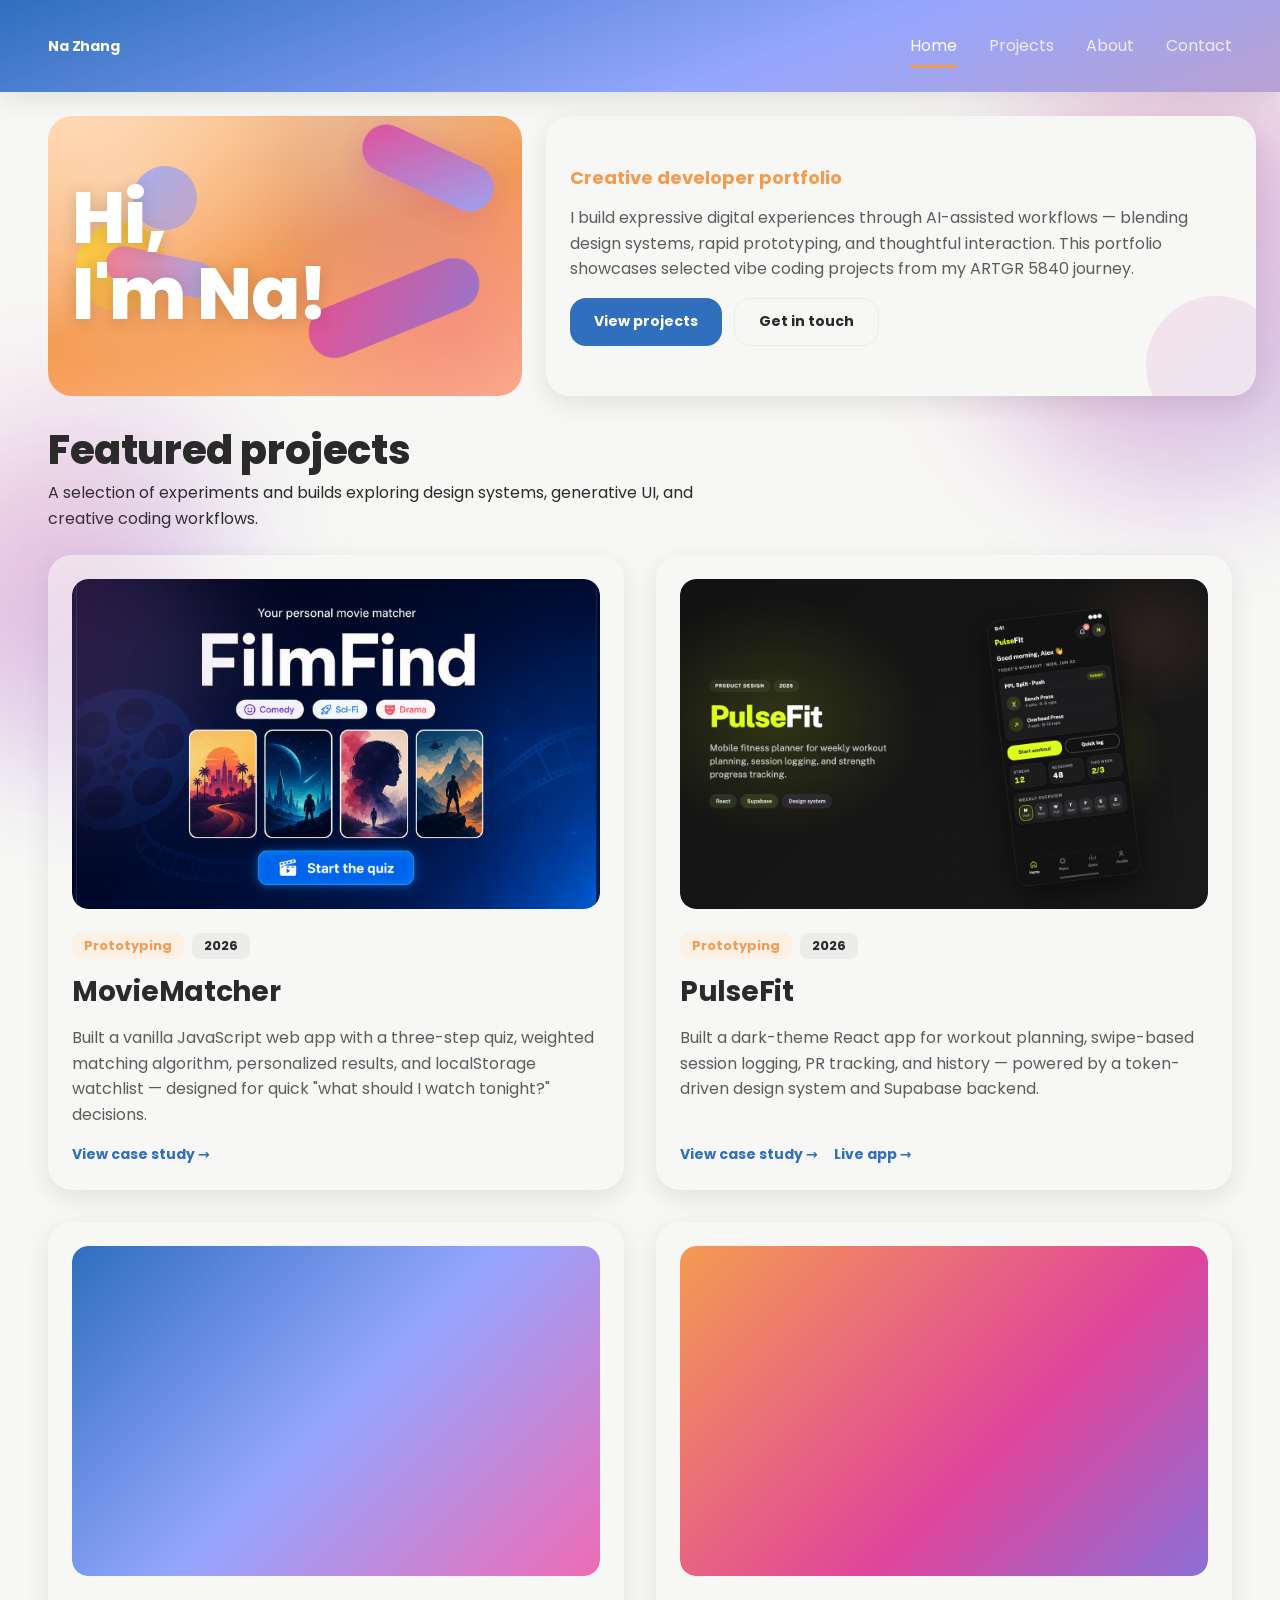
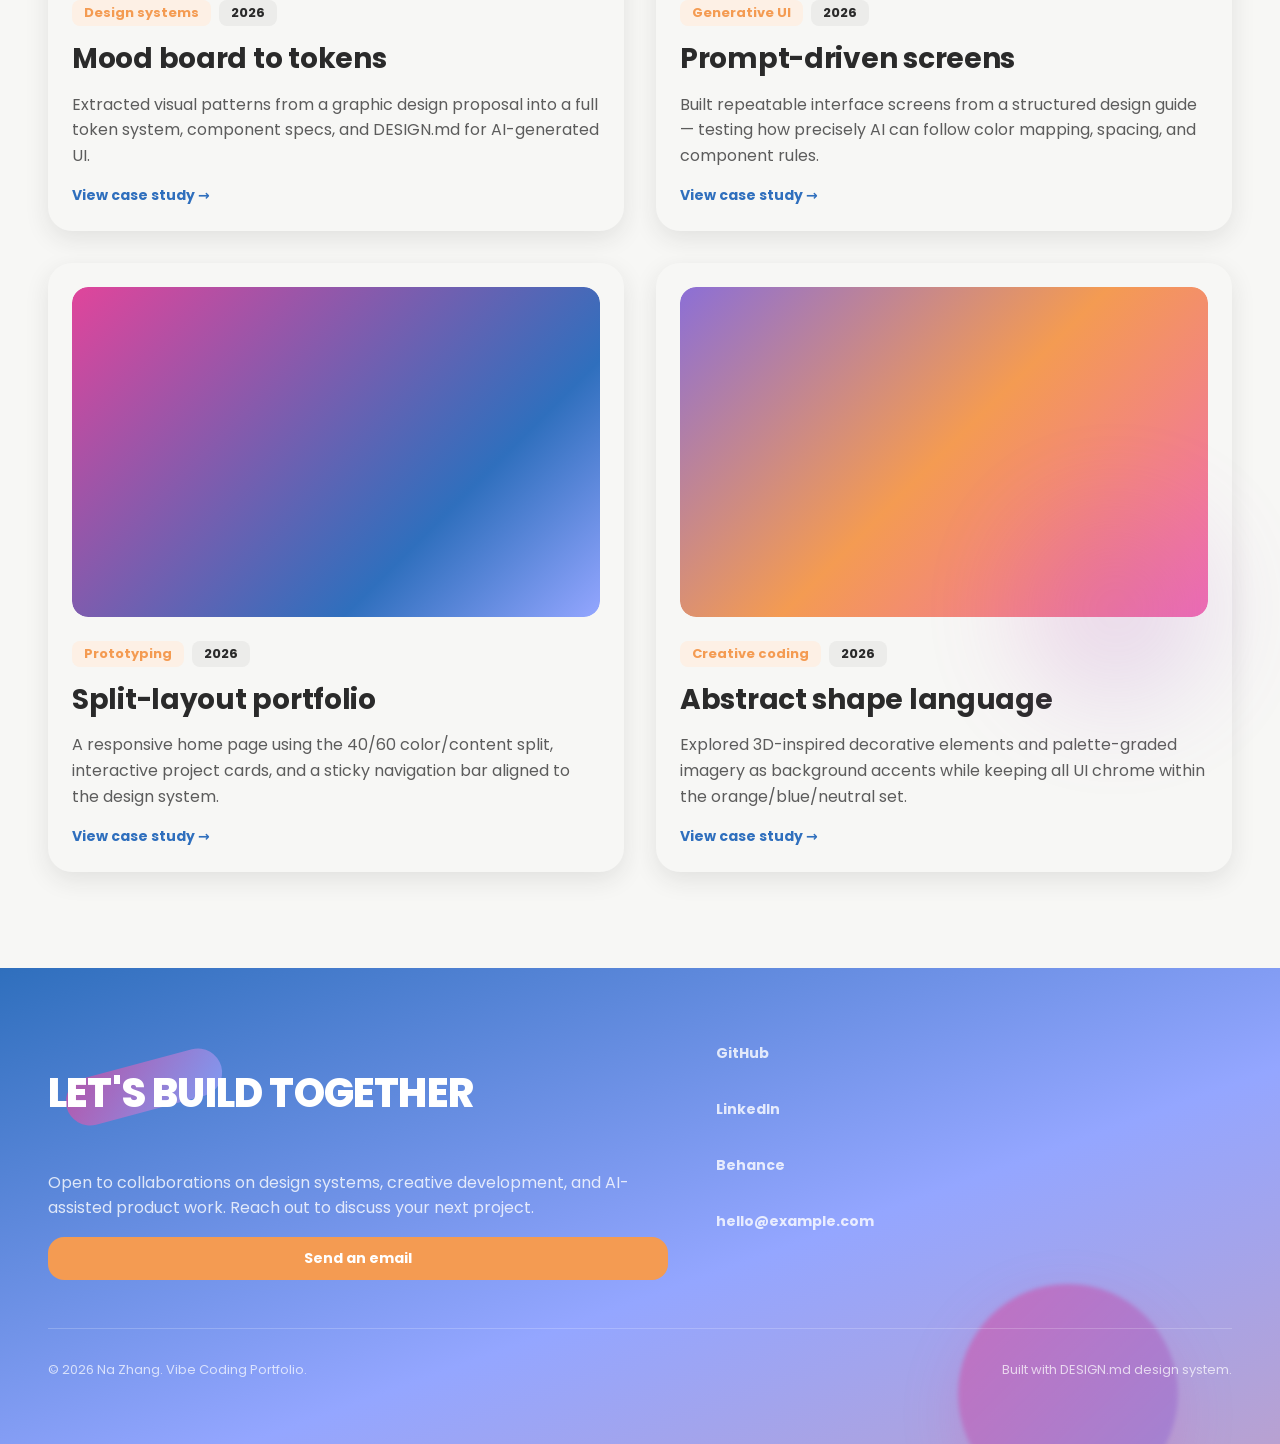
==== index.html @ b98b6949 "Uploaded whole folder again" ====
<!DOCTYPE html>
<html lang="en">
<head>
  <meta charset="UTF-8">
  <meta name="viewport" content="width=device-width, initial-scale=1.0">
  <meta name="description" content="Portfolio showcasing vibe coding projects — creative development with AI-assisted workflows.">
  <title>Vibe Coding Portfolio</title>
  <link rel="stylesheet" href="tokens.css">
  <link rel="stylesheet" href="styles.css">
</head>
<body>
  <div class="page-blobs" aria-hidden="true">
    <span class="page-blob page-blob--1"></span>
    <span class="page-blob page-blob--2"></span>
  </div>

  <header class="nav" role="banner">
    <div class="container nav__inner">
      <a href="#" class="nav__brand" aria-label="Home">Na Zhang</a>

      <button
        class="nav__toggle"
        type="button"
        aria-label="Open menu"
        aria-expanded="false"
        aria-controls="nav-menu"
        id="nav-toggle"
      >
        <span class="nav__toggle-icon" aria-hidden="true"></span>
      </button>

      <nav aria-label="Main navigation">
        <ul class="nav__menu" id="nav-menu">
          <li><a href="#" class="nav__link nav__link--active" aria-current="page">Home</a></li>
          <li><a href="#projects" class="nav__link">Projects</a></li>
          <li><a href="#about" class="nav__link">About</a></li>
          <li><a href="#contact" class="nav__link">Contact</a></li>
        </ul>
      </nav>
    </div>
    <div class="nav__overlay" id="nav-overlay" hidden></div>
  </header>

  <main id="main" class="main">
    <section class="hero" aria-labelledby="hero-heading">
      <div class="container">
        <div class="hero__split">
          <div class="hero__field">
            <div class="hero__shapes" aria-hidden="true">
              <span class="hero__shape hero__shape--1"></span>
              <span class="hero__shape hero__shape--2"></span>
              <span class="hero__shape hero__shape--3"></span>
              <span class="hero__shape hero__shape--4"></span>
              <span class="hero__shape hero__shape--5"></span>
            </div>
            <h1 class="hero__display" id="hero-heading">Hi,<br>I'm Na!</h1>
          </div>

          <div class="hero__panel">
            <p class="hero__subhead type-subhead">Creative developer portfolio</p>
            <p class="hero__body type-body">
              I build expressive digital experiences through AI-assisted workflows — blending design systems,
              rapid prototyping, and thoughtful interaction. This portfolio showcases selected vibe coding projects
              from my ARTGR 5840 journey.
            </p>
            <div class="hero__actions">
              <a href="#projects" class="btn btn--primary btn--lg">View projects</a>
              <a href="#contact" class="btn btn--secondary btn--lg">Get in touch</a>
            </div>
          </div>
        </div>
      </div>
    </section>

    <section class="projects" id="projects" aria-labelledby="projects-heading">
      <div class="projects__blobs" aria-hidden="true">
        <span class="projects__blob projects__blob--1"></span>
        <span class="projects__blob projects__blob--2"></span>
      </div>
      <div class="container">
        <header class="projects__header">
          <h2 class="type-h1" id="projects-heading">Featured projects</h2>
          <p class="type-body">
            A selection of experiments and builds exploring design systems, generative UI, and creative coding workflows.
          </p>
        </header>

        <div class="projects__grid">
          <article class="project-card">
            <div class="project-card__media">
              <img
                class="project-card__image"
                src="MovieMatcher/assets/cover_moviematcher.png"
                alt="MovieMatcher home screen with hero, genre tags, and featured movie grid"
                width="640"
                height="400"
                loading="lazy"
              />
            </div>
            <div class="project-card__body">
              <div class="project-card__meta">
                <span class="badge badge--accent">Prototyping</span>
                <span class="badge">2026</span>
              </div>
              <h3 class="project-card__title type-h2">MovieMatcher</h3>
              <p class="project-card__desc type-body">
                Built a vanilla JavaScript web app with a three-step quiz, weighted matching algorithm, personalized results, and localStorage watchlist — designed for quick "what should I watch tonight?" decisions.
              </p>
              <div class="project-card__links">
                <a href="MovieMatcher/index.html" class="project-card__link">View case study →</a>
              </div>
            </div>
          </article>

          <article class="project-card">
            <div class="project-card__media">
              <img
                class="project-card__image"
                src="PulseFit/assets/cover_pulsefit.png"
                alt="PulseFit fitness planner home screen showing today's workout and weekly training overview"
                width="640"
                height="400"
                loading="lazy"
              />
            </div>
            <div class="project-card__body">
              <div class="project-card__meta">
                <span class="badge badge--accent">Prototyping</span>
                <span class="badge">2026</span>
              </div>
              <h3 class="project-card__title type-h2">PulseFit</h3>
              <p class="project-card__desc type-body">
                Built a dark-theme React app for workout planning, swipe-based session logging, PR tracking, and history — powered by a token-driven design system and Supabase backend.
              </p>
              <div class="project-card__links">
                <a href="PulseFit/index.html" class="project-card__link">View case study →</a>
                <a href="https://pulsefit-planner.netlify.app/" class="project-card__link" target="_blank" rel="noopener noreferrer">Live app →</a>
              </div>
            </div>
          </article>

          <article class="project-card">
            <div class="project-card__media">
              <div class="project-card__image project-card__image--gradient-1" role="img" aria-label="Design system mood board project preview"></div>
            </div>
            <div class="project-card__body">
              <div class="project-card__meta">
                <span class="badge badge--accent">Design systems</span>
                <span class="badge">2026</span>
              </div>
              <h3 class="project-card__title type-h2">Mood board to tokens</h3>
              <p class="project-card__desc type-body">
                Extracted visual patterns from a graphic design proposal into a full token system, component specs, and DESIGN.md for AI-generated UI.
              </p>
              <a href="#" class="project-card__link">View case study →</a>
            </div>
          </article>

          <article class="project-card">
            <div class="project-card__media">
              <div class="project-card__image project-card__image--gradient-2" role="img" aria-label="Generative interface project preview"></div>
            </div>
            <div class="project-card__body">
              <div class="project-card__meta">
                <span class="badge badge--accent">Generative UI</span>
                <span class="badge">2026</span>
              </div>
              <h3 class="project-card__title type-h2">Prompt-driven screens</h3>
              <p class="project-card__desc type-body">
                Built repeatable interface screens from a structured design guide — testing how precisely AI can follow color mapping, spacing, and component rules.
              </p>
              <a href="#" class="project-card__link">View case study →</a>
            </div>
          </article>

          <article class="project-card">
            <div class="project-card__media">
              <div class="project-card__image project-card__image--gradient-3" role="img" aria-label="Interactive prototype project preview"></div>
            </div>
            <div class="project-card__body">
              <div class="project-card__meta">
                <span class="badge badge--accent">Prototyping</span>
                <span class="badge">2026</span>
              </div>
              <h3 class="project-card__title type-h2">Split-layout portfolio</h3>
              <p class="project-card__desc type-body">
                A responsive home page using the 40/60 color/content split, interactive project cards, and a sticky navigation bar aligned to the design system.
              </p>
              <a href="#" class="project-card__link">View case study →</a>
            </div>
          </article>

          <article class="project-card">
            <div class="project-card__media">
              <div class="project-card__image project-card__image--gradient-4" role="img" aria-label="Creative coding experiment preview"></div>
            </div>
            <div class="project-card__body">
              <div class="project-card__meta">
                <span class="badge badge--accent">Creative coding</span>
                <span class="badge">2026</span>
              </div>
              <h3 class="project-card__title type-h2">Abstract shape language</h3>
              <p class="project-card__desc type-body">
                Explored 3D-inspired decorative elements and palette-graded imagery as background accents while keeping all UI chrome within the orange/blue/neutral set.
              </p>
              <a href="#" class="project-card__link">View case study →</a>
            </div>
          </article>
        </div>
      </div>
    </section>
  </main>

  <footer class="footer" id="contact" role="contentinfo">
    <div class="footer__blobs" aria-hidden="true">
      <span class="footer__blob footer__blob--1"></span>
      <span class="footer__blob footer__blob--2"></span>
    </div>
    <div class="container footer__inner">
      <div class="footer__brand" id="about">
        <p class="type-display">Let's build together</p>
        <p class="type-body">
          Open to collaborations on design systems, creative development, and AI-assisted product work.
          Reach out to discuss your next project.
        </p>
        <a href="mailto:hello@example.com" class="btn btn--primary">Send an email</a>
      </div>

      <div class="footer__links">
        <a href="#" class="footer__link">GitHub</a>
        <a href="#" class="footer__link">LinkedIn</a>
        <a href="#" class="footer__link">Behance</a>
        <a href="mailto:hello@example.com" class="footer__link">hello@example.com</a>
      </div>

      <div class="footer__bottom">
        <p class="type-caption">© 2026 Na Zhang. Vibe Coding Portfolio.</p>
        <p class="type-caption">Built with DESIGN.md design system.</p>
      </div>
    </div>
  </footer>

  <script>
    const toggle = document.getElementById("nav-toggle");
    const menu = document.getElementById("nav-menu");
    const overlay = document.getElementById("nav-overlay");

    function closeMenu() {
      menu.classList.remove("is-open");
      overlay.classList.remove("is-open");
      overlay.hidden = true;
      toggle.setAttribute("aria-expanded", "false");
      toggle.setAttribute("aria-label", "Open menu");
    }

    function openMenu() {
      menu.classList.add("is-open");
      overlay.classList.add("is-open");
      overlay.hidden = false;
      toggle.setAttribute("aria-expanded", "true");
      toggle.setAttribute("aria-label", "Close menu");
    }

    toggle.addEventListener("click", () => {
      const isOpen = menu.classList.contains("is-open");
      isOpen ? closeMenu() : openMenu();
    });

    overlay.addEventListener("click", closeMenu);

    menu.querySelectorAll(".nav__link").forEach((link) => {
      link.addEventListener("click", closeMenu);
    });

    document.addEventListener("keydown", (event) => {
      if (event.key === "Escape") closeMenu();
    });
  </script>
</body>
</html>
---- tokens.css ----
:root {
  /* Color — base */
  --color-bg-warm: #F49B52;
  --color-bg-warm-strong: #E08A45;
  --color-bg-cool: #2F6FBD;
  --color-bg-cool-strong: #285F9E;
  --color-bg-surface: #F7F7F5;
  --color-bg-surface-raised: #FFFFFF;
  --color-text-primary: #2A2A2A;
  --color-text-secondary: #5C5C5C;
  --color-text-on-color: #FFFFFF;
  --color-border-subtle: #ECECEA;
  --color-border-strong: #2A2A2A;

  /* Color — status */
  --color-status-error: #D64545;
  --color-status-success: #3E9C6B;
  --color-status-warning: #E0A020;
  --color-status-info: #2F6FBD;

  /* Color — interaction */
  --color-action-primary: #2F6FBD;
  --color-action-primary-hover: #3E7BC4;
  --color-action-primary-pressed: #285F9E;
  --color-action-accent: #F49B52;
  --color-action-accent-hover: #F5A25D;
  --color-action-accent-pressed: #E08A45;
  --color-focus-ring: #2F6FBD;
  --color-overlay-scrim: rgba(42, 42, 42, 0.4);
  --color-state-disabled-bg: #ECECEA;
  --color-state-disabled-text: #9A9A98;

  /* Color — imagery accents (decorative shapes & previews only) */
  --color-accent-magenta: #E0459B;
  --color-accent-magenta-light: #F06BB5;
  --color-accent-violet: #8C6FD6;
  --color-accent-violet-light: #B8A1D1;
  --gradient-accent-pink-blue: linear-gradient(135deg, var(--color-accent-magenta) 0%, #94A6FF 100%);
  --gradient-accent-pink-violet: linear-gradient(135deg, var(--color-accent-magenta) 0%, var(--color-accent-violet) 100%);
  --gradient-warm-peach: linear-gradient(160deg, #FFD4A8 0%, var(--color-bg-warm) 50%, #FFB88A 100%);
  --gradient-cool-sky: linear-gradient(160deg, var(--color-bg-cool) 0%, #94A6FF 60%, var(--color-accent-violet-light) 100%);

  /* Typography */
  --font-family-base: "Poppins", "Montserrat", system-ui, sans-serif;
  --font-weight-regular: 400;
  --font-weight-medium: 500;
  --font-weight-bold: 700;
  --font-weight-black: 800;

  /* Spacing */
  --space-1: 4px;
  --space-2: 8px;
  --space-3: 12px;
  --space-4: 16px;
  --space-5: 24px;
  --space-6: 32px;
  --space-7: 48px;
  --space-8: 64px;
  --space-9: 96px;

  /* Radius */
  --radius-sm: 8px;
  --radius-md: 16px;
  --radius-lg: 24px;
  --radius-full: 9999px;

  /* Shadows */
  --shadow-card: 0 8px 24px rgba(42, 42, 42, 0.1);
  --shadow-raised: 0 12px 40px rgba(42, 42, 42, 0.14);

  /* Motion */
  --motion-fast: 120ms;
  --motion-base: 200ms;
  --motion-slow: 320ms;
  --easing-standard: cubic-bezier(0.2, 0, 0, 1);
  --easing-emphasis: cubic-bezier(0.3, 0, 0, 1);
  --transition-default: opacity var(--motion-base) var(--easing-standard),
    transform var(--motion-base) var(--easing-standard),
    background-color var(--motion-base) var(--easing-standard),
    box-shadow var(--motion-base) var(--easing-standard),
    color var(--motion-base) var(--easing-standard);

  /* Layout */
  --layout-max-width: 1200px;
  --layout-gutter: var(--space-6);
  --layout-margin-desktop: var(--space-7);
  --layout-margin-mobile: var(--space-5);

  /* Z-index */
  --z-base: 0;
  --z-raised: 10;
  --z-sticky: 100;
  --z-dropdown: 200;
  --z-overlay: 900;
  --z-modal: 1000;
}
---- styles.css ----
@import url("https://fonts.googleapis.com/css2?family=Poppins:wght@400;500;700;800&display=swap");

*,
*::before,
*::after {
  box-sizing: border-box;
}

html {
  scroll-behavior: smooth;
}

body {
  margin: 0;
  font-family: var(--font-family-base);
  font-size: 16px;
  line-height: 1.6;
  font-weight: var(--font-weight-regular);
  color: var(--color-text-primary);
  background: var(--color-bg-surface);
  position: relative;
  overflow-x: hidden;
}

img {
  display: block;
  max-width: 100%;
}

a {
  color: inherit;
  text-decoration: none;
}

button {
  font: inherit;
  cursor: pointer;
  border: none;
  background: none;
}

:focus-visible {
  outline: 2px solid var(--color-focus-ring);
  outline-offset: 2px;
}

@media (prefers-reduced-motion: reduce) {
  html {
    scroll-behavior: auto;
  }

  *,
  *::before,
  *::after {
    animation-duration: 0.01ms !important;
    animation-iteration-count: 1 !important;
    transition-duration: 0.01ms !important;
  }
}

.main {
  position: relative;
  z-index: 1;
}

/* Typography */
.type-display {
  font-size: clamp(36px, 5vw, 56px);
  line-height: 1.05;
  font-weight: var(--font-weight-black);
  letter-spacing: -0.02em;
  text-transform: uppercase;
}

.type-h1 {
  font-size: clamp(30px, 4vw, 40px);
  line-height: 1.1;
  font-weight: var(--font-weight-black);
  letter-spacing: -0.01em;
}

.type-h2 {
  font-size: clamp(24px, 3vw, 28px);
  line-height: 1.2;
  font-weight: var(--font-weight-bold);
  letter-spacing: -0.01em;
}

.type-subhead {
  font-size: clamp(17px, 2vw, 18px);
  line-height: 1.3;
  font-weight: var(--font-weight-bold);
  color: var(--color-action-accent);
}

.type-body {
  font-size: 16px;
  line-height: 1.6;
  font-weight: var(--font-weight-regular);
  max-width: 66ch;
}

.type-label {
  font-size: 14px;
  line-height: 1.4;
  font-weight: var(--font-weight-bold);
}

.type-caption {
  font-size: 13px;
  line-height: 1.4;
  font-weight: var(--font-weight-regular);
  color: var(--color-text-secondary);
}

/* Decorative page blobs */
.page-blobs {
  position: fixed;
  inset: 0;
  pointer-events: none;
  z-index: var(--z-base);
  overflow: hidden;
}

.page-blob {
  position: absolute;
  border-radius: var(--radius-full);
  filter: blur(60px);
  opacity: 0.35;
}

.page-blob--1 {
  width: 420px;
  height: 420px;
  top: 8%;
  right: -120px;
  background: var(--gradient-accent-pink-violet);
}

.page-blob--2 {
  width: 320px;
  height: 320px;
  bottom: 20%;
  left: -80px;
  background: var(--gradient-accent-pink-blue);
  opacity: 0.25;
}

/* Layout */
.container {
  width: min(var(--layout-max-width), 100% - (var(--layout-margin-desktop) * 2));
  margin-inline: auto;
}

/* Buttons */
.btn {
  display: inline-flex;
  align-items: center;
  justify-content: center;
  gap: var(--space-2);
  min-height: 40px;
  padding: var(--space-3) var(--space-5);
  border-radius: var(--radius-md);
  font-size: 14px;
  line-height: 1.4;
  font-weight: var(--font-weight-bold);
  transition: var(--transition-default);
}

.btn--primary {
  background: var(--color-action-primary);
  color: var(--color-text-on-color);
}

.btn--primary:hover {
  background: var(--color-action-primary-hover);
  box-shadow: var(--shadow-card);
}

.btn--primary:active {
  background: var(--color-action-primary-pressed);
  box-shadow: none;
}

.btn--secondary {
  background: var(--color-bg-surface);
  color: var(--color-text-primary);
  border: 1px solid var(--color-border-subtle);
}

.btn--secondary:hover {
  color: var(--color-text-primary);
  box-shadow: var(--shadow-card);
}

.btn--ghost {
  background: transparent;
  color: var(--color-action-primary);
}

.btn--ghost:hover {
  color: var(--color-action-primary-hover);
}

.btn--lg {
  min-height: 48px;
}

/* Badges */
.badge {
  display: inline-flex;
  align-items: center;
  justify-content: center;
  padding: var(--space-1) var(--space-3);
  border-radius: var(--radius-sm);
  font-size: 13px;
  line-height: 1.4;
  font-weight: var(--font-weight-bold);
  background: var(--color-border-subtle);
  color: var(--color-text-primary);
}

.badge--accent {
  background: color-mix(in srgb, var(--color-action-accent) 15%, white);
  color: var(--color-action-accent);
}

.badge--pink {
  background: color-mix(in srgb, var(--color-accent-magenta) 18%, white);
  color: var(--color-accent-magenta);
}

/* Navigation */
.nav {
  position: sticky;
  top: 0;
  z-index: var(--z-sticky);
  background: var(--gradient-cool-sky);
  box-shadow: var(--shadow-card);
}

.nav__inner {
  display: flex;
  align-items: center;
  justify-content: space-between;
  gap: var(--space-5);
  padding-block: var(--space-5);
}

.nav__brand {
  font-size: 14px;
  font-weight: var(--font-weight-bold);
  color: var(--color-text-on-color);
  letter-spacing: -0.01em;
}

.nav__toggle {
  display: none;
  align-items: center;
  justify-content: center;
  width: 44px;
  height: 44px;
  border-radius: var(--radius-full);
  color: var(--color-text-on-color);
  transition: var(--transition-default);
}

.nav__toggle:hover {
  background: rgba(255, 255, 255, 0.12);
}

.nav__toggle-icon {
  width: 20px;
  height: 2px;
  background: currentColor;
  position: relative;
  display: block;
}

.nav__toggle-icon::before,
.nav__toggle-icon::after {
  content: "";
  position: absolute;
  left: 0;
  width: 100%;
  height: 2px;
  background: currentColor;
  transition: var(--transition-default);
}

.nav__toggle-icon::before {
  top: -6px;
}

.nav__toggle-icon::after {
  top: 6px;
}

.nav__menu {
  display: flex;
  align-items: center;
  gap: var(--space-6);
  list-style: none;
  margin: 0;
  padding: 0;
}

.nav__link {
  position: relative;
  display: inline-flex;
  align-items: center;
  min-height: 44px;
  padding-block: var(--space-2);
  color: rgba(255, 255, 255, 0.8);
  transition: var(--transition-default);
}

.nav__link:hover {
  color: var(--color-text-on-color);
}

.nav__link--active {
  color: var(--color-text-on-color);
}

.nav__link--active::after {
  content: "";
  position: absolute;
  left: 0;
  right: 0;
  bottom: 0;
  height: 3px;
  border-radius: var(--radius-full);
  background: var(--color-action-accent);
}

.nav__overlay {
  display: none;
}

/* Hero */
.hero {
  position: relative;
  z-index: 1;
  padding-block: var(--space-5) var(--space-4);
}

.hero__split {
  display: grid;
  grid-template-columns: 40% 60%;
  gap: var(--space-5);
  align-items: stretch;
}

.hero__field {
  position: relative;
  overflow: hidden;
  border-radius: var(--radius-lg);
  background: var(--gradient-warm-peach);
  padding: var(--space-6) var(--space-5);
  display: flex;
  flex-direction: column;
  justify-content: center;
  min-height: 280px;
}

.hero__field::before {
  content: "";
  position: absolute;
  inset: 0;
  background:
    radial-gradient(circle at 15% 25%, rgba(255, 255, 255, 0.3) 0%, transparent 40%),
    radial-gradient(circle at 85% 75%, rgba(224, 69, 155, 0.25) 0%, transparent 45%),
    radial-gradient(circle at 70% 20%, rgba(148, 166, 255, 0.2) 0%, transparent 40%);
  pointer-events: none;
}

.hero__shapes {
  position: absolute;
  inset: 0;
  pointer-events: none;
}

.hero__shape {
  position: absolute;
  border-radius: var(--radius-full);
  filter: blur(0.5px);
}

.hero__shape--1 {
  width: 140px;
  height: 48px;
  top: 10%;
  right: 5%;
  border-radius: var(--radius-full);
  background: var(--gradient-accent-pink-blue);
  opacity: 0.9;
  transform: rotate(25deg);
  box-shadow: 0 8px 24px rgba(224, 69, 155, 0.25);
}

.hero__shape--2 {
  width: 90px;
  height: 90px;
  top: 38%;
  left: 6%;
  background: linear-gradient(135deg, #FFD93D, var(--color-action-accent));
  opacity: 0.95;
  box-shadow: 0 6px 20px rgba(245, 155, 82, 0.3);
}

.hero__shape--3 {
  width: 180px;
  height: 52px;
  bottom: 22%;
  right: 8%;
  border-radius: var(--radius-full);
  background: var(--gradient-accent-pink-violet);
  transform: rotate(-22deg);
  opacity: 0.85;
}

.hero__shape--4 {
  width: 64px;
  height: 64px;
  top: 18%;
  left: 18%;
  background: linear-gradient(135deg, #94A6FF, var(--color-accent-violet-light));
  opacity: 0.8;
}

.hero__shape--5 {
  width: 110px;
  height: 36px;
  bottom: 38%;
  left: 12%;
  border-radius: var(--radius-full);
  background: linear-gradient(90deg, var(--color-accent-magenta-light), #94A6FF);
  transform: rotate(12deg);
  opacity: 0.75;
}

.hero__display {
  position: relative;
  z-index: 1;
  margin: 0;
  font-size: clamp(44px, 8vw, 72px);
  line-height: 1.05;
  font-weight: var(--font-weight-black);
  letter-spacing: -0.02em;
  color: var(--color-text-on-color);
  text-align: left;
  text-shadow: 0 2px 16px rgba(42, 42, 42, 0.2);
}

.hero__panel {
  position: relative;
  background: var(--color-bg-surface);
  border-radius: var(--radius-lg);
  box-shadow: var(--shadow-card);
  padding: var(--space-6) var(--space-5);
  display: flex;
  flex-direction: column;
  justify-content: center;
  gap: var(--space-4);
  overflow: hidden;
}

.hero__panel::after {
  content: "";
  position: absolute;
  width: 140px;
  height: 140px;
  bottom: -40px;
  right: -30px;
  border-radius: var(--radius-full);
  background: var(--gradient-accent-pink-violet);
  opacity: 0.12;
  pointer-events: none;
}

.hero__subhead {
  margin: 0;
}

.hero__body {
  margin: 0;
  color: var(--color-text-secondary);
}

.hero__actions {
  display: flex;
  flex-wrap: wrap;
  gap: var(--space-3);
}

/* Projects */
.projects {
  position: relative;
  z-index: 1;
  padding-block: var(--space-4) var(--space-7);
}

.projects__blobs {
  position: absolute;
  inset: 0;
  pointer-events: none;
  overflow: hidden;
}

.projects__blob {
  position: absolute;
  border-radius: var(--radius-full);
  filter: blur(50px);
}

.projects__blob--1 {
  width: 280px;
  height: 280px;
  top: 5%;
  left: -60px;
  background: var(--gradient-accent-pink-blue);
  opacity: 0.2;
}

.projects__blob--2 {
  width: 200px;
  height: 200px;
  bottom: 10%;
  right: 5%;
  background: var(--gradient-accent-pink-violet);
  opacity: 0.18;
}

.projects__header {
  display: flex;
  flex-direction: column;
  gap: var(--space-2);
  margin-bottom: var(--space-5);
}

.projects__header .type-h1,
.projects__header .type-body {
  margin: 0;
}

.projects__grid {
  display: grid;
  grid-template-columns: repeat(2, 1fr);
  gap: var(--space-6);
}

.project-card {
  display: flex;
  flex-direction: column;
  background: var(--color-bg-surface);
  border-radius: var(--radius-lg);
  box-shadow: var(--shadow-card);
  overflow: hidden;
  transition: var(--transition-default);
}

.project-card:hover {
  box-shadow: var(--shadow-raised);
  transform: translateY(-2px);
}

.project-card:focus-within {
  outline: 2px solid var(--color-focus-ring);
  outline-offset: 2px;
}

.project-card__media {
  aspect-ratio: 16 / 10;
  overflow: hidden;
  border-radius: var(--radius-md);
  margin: var(--space-5) var(--space-5) 0;
}

.project-card__image {
  width: 100%;
  height: 100%;
  object-fit: cover;
  border-radius: var(--radius-md);
}

.project-card__image--gradient-1 {
  background: linear-gradient(135deg, var(--color-bg-cool) 0%, #94A6FF 50%, var(--color-accent-magenta-light) 100%);
}

.project-card__image--gradient-2 {
  background: linear-gradient(135deg, var(--color-bg-warm) 0%, var(--color-accent-magenta) 60%, var(--color-accent-violet) 100%);
}

.project-card__image--gradient-3 {
  background: linear-gradient(135deg, var(--color-accent-magenta) 0%, var(--color-bg-cool) 70%, #94A6FF 100%);
}

.project-card__image--gradient-4 {
  background: linear-gradient(135deg, var(--color-accent-violet) 0%, var(--color-action-accent) 50%, var(--color-accent-magenta-light) 100%);
}

.project-card__body {
  padding: var(--space-5);
  display: flex;
  flex-direction: column;
  gap: var(--space-4);
  flex: 1;
}

.project-card__meta {
  display: flex;
  flex-wrap: wrap;
  gap: var(--space-2);
}

.project-card__title {
  margin: 0;
}

.project-card__desc {
  margin: 0;
  color: var(--color-text-secondary);
  max-width: 66ch;
}

.project-card__link {
  margin-top: auto;
  align-self: flex-start;
  color: var(--color-action-primary);
  font-size: 14px;
  font-weight: var(--font-weight-bold);
  transition: var(--transition-default);
}

.project-card__link:hover {
  color: var(--color-action-primary-hover);
}

/* Footer */
.footer {
  position: relative;
  overflow: hidden;
  background: var(--gradient-cool-sky);
  color: var(--color-text-on-color);
  padding-block: var(--space-8);
  margin-top: var(--space-7);
}

.footer__blobs {
  position: absolute;
  inset: 0;
  pointer-events: none;
}

.footer__blob {
  position: absolute;
  border-radius: var(--radius-full);
}

.footer__blob--1 {
  width: 220px;
  height: 220px;
  bottom: -60px;
  right: 8%;
  background: var(--gradient-accent-pink-violet);
  opacity: 0.55;
  filter: blur(2px);
  box-shadow: 0 20px 60px rgba(224, 69, 155, 0.35);
}

.footer__blob--2 {
  width: 160px;
  height: 48px;
  top: 20%;
  left: 5%;
  border-radius: var(--radius-full);
  background: var(--gradient-accent-pink-blue);
  opacity: 0.7;
  transform: rotate(-15deg);
}

.footer__inner {
  position: relative;
  z-index: 1;
  display: grid;
  grid-template-columns: 1.2fr 1fr;
  gap: var(--space-7);
  align-items: start;
}

.footer__brand {
  display: flex;
  flex-direction: column;
  gap: var(--space-4);
}

.footer__brand .type-display {
  font-size: clamp(28px, 4vw, 40px);
}

.footer__brand .type-body {
  color: rgba(255, 255, 255, 0.8);
  margin: 0;
}

.footer__links {
  display: flex;
  flex-direction: column;
  gap: var(--space-3);
}

.footer__link {
  color: rgba(255, 255, 255, 0.8);
  font-size: 14px;
  font-weight: var(--font-weight-bold);
  min-height: 44px;
  display: inline-flex;
  align-items: center;
  transition: var(--transition-default);
}

.footer__link:hover {
  color: var(--color-text-on-color);
}

.footer .btn--primary {
  background: var(--color-action-accent);
  color: var(--color-text-on-color);
}

.footer .btn--primary:hover {
  background: var(--color-action-accent-hover);
}

.footer .btn--primary:active {
  background: var(--color-action-accent-pressed);
}

.footer__bottom {
  grid-column: 1 / -1;
  padding-top: var(--space-6);
  border-top: 1px solid rgba(255, 255, 255, 0.2);
  display: flex;
  flex-wrap: wrap;
  justify-content: space-between;
  gap: var(--space-4);
}

.footer__bottom .type-caption {
  color: rgba(255, 255, 255, 0.7);
  margin: 0;
}

/* Mobile nav */
@media (max-width: 768px) {
  .container {
    width: min(var(--layout-max-width), 100% - (var(--layout-margin-mobile) * 2));
  }

  .nav__toggle {
    display: inline-flex;
  }

  .nav__menu {
    position: fixed;
    top: 0;
    right: 0;
    width: min(320px, 85vw);
    height: 100vh;
    flex-direction: column;
    align-items: flex-start;
    padding: calc(var(--space-8) + 44px) var(--space-5) var(--space-5);
    background: var(--gradient-cool-sky);
    box-shadow: var(--shadow-raised);
    z-index: var(--z-modal);
    transform: translateX(100%);
    transition: transform var(--motion-base) var(--easing-standard);
  }

  .nav__menu.is-open {
    transform: translateX(0);
  }

  .nav__overlay {
    display: block;
    position: fixed;
    inset: 0;
    background: var(--color-overlay-scrim);
    z-index: var(--z-overlay);
    opacity: 0;
    pointer-events: none;
    transition: opacity var(--motion-base) var(--easing-standard);
  }

  .nav__overlay.is-open {
    opacity: 1;
    pointer-events: auto;
  }

  .hero {
    padding-block: var(--space-4) var(--space-3);
  }

  .hero__split {
    grid-template-columns: 1fr;
    min-height: auto;
  }

  .hero__field {
    min-height: 200px;
    max-height: none;
    padding: var(--space-5);
  }

  .hero__panel {
    padding: var(--space-5);
    gap: var(--space-3);
  }

  .projects {
    padding-block: var(--space-3) var(--space-6);
  }

  .projects__header {
    margin-bottom: var(--space-4);
  }

  .projects__grid {
    grid-template-columns: 1fr;
  }

  .footer__inner {
    grid-template-columns: 1fr;
    gap: var(--space-6);
  }
}

/* Project case-study page */
.project-page {
  position: relative;
  z-index: 1;
}

.project-hero {
  padding-block: var(--space-5) var(--space-6);
}

.project-hero__split {
  display: grid;
  grid-template-columns: 40% 60%;
  gap: var(--space-5);
  align-items: stretch;
}

.project-hero__field {
  position: relative;
  overflow: hidden;
  border-radius: var(--radius-lg);
  background: var(--gradient-warm-peach);
  padding: var(--space-6) var(--space-5);
  display: flex;
  flex-direction: column;
  justify-content: center;
  min-height: 280px;
}

.project-hero__title {
  margin: 0;
  color: var(--color-text-on-color);
  text-shadow: 0 2px 16px rgba(42, 42, 42, 0.2);
}

.project-hero__panel {
  background: var(--color-bg-surface);
  border-radius: var(--radius-lg);
  box-shadow: var(--shadow-card);
  padding: var(--space-6) var(--space-5);
  display: flex;
  flex-direction: column;
  gap: var(--space-4);
}

.project-hero__meta {
  display: flex;
  flex-wrap: wrap;
  gap: var(--space-2);
}

.project-hero__cover {
  border-radius: var(--radius-md);
  overflow: hidden;
  margin-top: var(--space-4);
}

.project-hero__cover img {
  width: 100%;
  height: auto;
  display: block;
  border-radius: var(--radius-md);
  object-fit: cover;
}

.project-content {
  padding-block: 0 var(--space-7);
}

.project-content__grid {
  display: flex;
  flex-direction: column;
  gap: var(--space-6);
}

.project-content .card {
  background: var(--color-bg-surface);
  border-radius: var(--radius-lg);
  box-shadow: var(--shadow-card);
  padding: var(--space-5);
  display: flex;
  flex-direction: column;
  gap: var(--space-4);
}

.project-content .card h2 {
  margin: 0;
}

.project-content .card p {
  margin: 0;
  color: var(--color-text-secondary);
  max-width: 66ch;
}

.project-content__figure {
  margin: var(--space-4) 0 0;
  border-radius: var(--radius-md);
  overflow: hidden;
}

.project-content__figure img {
  width: 100%;
  display: block;
  border-radius: var(--radius-md);
}

.project-content__back {
  margin-top: var(--space-6);
}

@media (max-width: 768px) {
  .project-hero__split {
    grid-template-columns: 1fr;
  }

  .project-hero__field {
    min-height: 200px;
    max-height: 40vh;
  }
}

/* PulseFit stepper */
.pulsefit-stepper {
  display: flex;
  align-items: flex-start;
  justify-content: space-between;
  gap: var(--space-2);
  list-style: none;
  margin: 0;
  padding: 0;
  width: 100%;
}

.pulsefit-stepper__step {
  position: relative;
  flex: 1;
  display: flex;
  flex-direction: column;
  align-items: center;
  gap: var(--space-3);
  text-align: center;
  min-width: 0;
}

.pulsefit-stepper__step:not(:last-child)::after {
  content: "";
  position: absolute;
  top: 18px;
  left: calc(50% + 20px);
  width: calc(100% - 40px);
  height: 2px;
  background: var(--color-border-subtle);
  z-index: 0;
}

.pulsefit-stepper__marker {
  position: relative;
  z-index: 1;
  display: inline-flex;
  align-items: center;
  justify-content: center;
  width: 36px;
  height: 36px;
  border-radius: var(--radius-full);
  background: var(--color-action-accent);
  color: var(--color-text-on-color);
  font-size: 14px;
  font-weight: var(--font-weight-bold);
  line-height: 1;
  flex-shrink: 0;
}

.pulsefit-stepper__label {
  font-size: 14px;
  font-weight: var(--font-weight-bold);
  line-height: 1.4;
  color: var(--color-text-primary);
  max-width: 12ch;
}

@media (max-width: 768px) {
  .pulsefit-stepper {
    flex-direction: column;
    align-items: stretch;
    gap: var(--space-4);
  }

  .pulsefit-stepper__step {
    flex-direction: row;
    align-items: center;
    text-align: left;
    gap: var(--space-4);
  }

  .pulsefit-stepper__step:not(:last-child)::after {
    top: calc(100% + var(--space-1));
    left: 17px;
    width: 2px;
    height: var(--space-4);
  }

  .pulsefit-stepper__label {
    max-width: none;
  }
}

/* PulseFit case study */
.pulsefit-case__header {
  padding-block: var(--space-5) var(--space-4);
}

.pulsefit-case__back {
  align-self: flex-start;
}

.pulsefit-case__intro {
  display: flex;
  flex-direction: column;
  gap: var(--space-4);
}

.pulsefit-case__intro .type-h1 {
  margin: 0;
}

.pulsefit-case__intro .type-subhead {
  margin: 0;
  max-width: 66ch;
}

.pulsefit-case__actions {
  margin-top: var(--space-2);
}

.pulsefit-meta {
  display: grid;
  grid-template-columns: repeat(3, 1fr);
  gap: var(--space-6);
  padding-block: var(--space-2);
}

.pulsefit-meta__label {
  margin: 0;
  font-size: 13px;
  line-height: 1.4;
  font-weight: var(--font-weight-bold);
  letter-spacing: 0.08em;
  text-transform: uppercase;
  color: var(--color-text-secondary);
}

.pulsefit-meta__value {
  margin: var(--space-2) 0 0;
  font-size: 16px;
  line-height: 1.5;
  font-weight: var(--font-weight-bold);
  color: var(--color-text-primary);
}

.pulsefit-case__hero {
  padding-block: 0 var(--space-6);
}

.pulsefit-case__hero-figure {
  margin: 0;
  border-radius: var(--radius-lg);
  overflow: hidden;
  box-shadow: var(--shadow-card);
  background: var(--color-bg-surface-raised);
}

.pulsefit-case__hero-figure img {
  display: block;
  width: 100%;
  height: auto;
}

.pulsefit-section__eyebrow {
  margin: 0;
  font-size: 13px;
  line-height: 1.4;
  font-weight: var(--font-weight-bold);
  letter-spacing: 0.08em;
  text-transform: uppercase;
  color: var(--color-text-secondary);
}

.pulsefit-case__lead {
  color: var(--color-text-primary);
  max-width: 72ch;
}

.pulsefit-media-grid {
  display: grid;
  gap: var(--space-5);
  margin-top: var(--space-2);
}

.pulsefit-media-grid--2 {
  grid-template-columns: repeat(2, 1fr);
}

.pulsefit-case__figure {
  margin: 0;
  display: flex;
  flex-direction: column;
  gap: var(--space-3);
}

.pulsefit-case__figure img {
  width: 100%;
  height: auto;
  display: block;
  border-radius: var(--radius-md);
  border: 1px solid var(--color-border-subtle);
  background: var(--color-bg-surface-raised);
}

.pulsefit-gallery {
  display: flex;
  flex-direction: column;
  gap: var(--space-6);
  margin-top: var(--space-2);
}

.pulsefit-gallery--screenshots {
  display: grid;
  grid-template-columns: repeat(2, 1fr);
  gap: var(--space-6);
}

.pulsefit-gallery--screenshots .pulsefit-case__figure img {
  max-width: 390px;
  margin-inline: auto;
}

.pulsefit-style-guide__panel {
  display: grid;
  gap: var(--space-6);
  padding: var(--space-5);
  border-radius: var(--radius-md);
  background: #121212;
  color: var(--color-text-on-color);
}

.pulsefit-style-guide__panel .pulsefit-section__eyebrow {
  color: rgba(255, 255, 255, 0.55);
}

.pulsefit-swatches {
  display: grid;
  grid-template-columns: repeat(2, 1fr);
  gap: var(--space-4);
  list-style: none;
  margin: 0;
  padding: 0;
}

.pulsefit-swatch {
  display: flex;
  align-items: center;
  gap: var(--space-3);
}

.pulsefit-swatch__chip {
  width: 40px;
  height: 40px;
  border-radius: var(--radius-sm);
  flex-shrink: 0;
}

.pulsefit-swatch__label {
  font-size: 14px;
  line-height: 1.4;
  color: rgba(255, 255, 255, 0.85);
}

.pulsefit-style-guide__display {
  margin: 0;
  font-size: clamp(28px, 4vw, 40px);
  line-height: 1.1;
  font-weight: var(--font-weight-black);
  color: #DFFF1C;
}

.pulsefit-style-guide__heading {
  margin: var(--space-3) 0 0;
  font-size: 20px;
  line-height: 1.2;
  font-weight: var(--font-weight-bold);
  color: var(--color-text-on-color);
}

.pulsefit-style-guide__body {
  margin: var(--space-3) 0 0;
  font-size: 16px;
  line-height: 1.6;
  color: rgba(255, 255, 255, 0.72);
  max-width: 66ch;
}

.pulsefit-style-guide__components {
  display: flex;
  flex-wrap: wrap;
  align-items: center;
  gap: var(--space-3);
}

.pulsefit-ui-btn {
  display: inline-flex;
  align-items: center;
  justify-content: center;
  min-height: 40px;
  padding: var(--space-3) var(--space-5);
  border-radius: var(--radius-md);
  font-size: 14px;
  font-weight: var(--font-weight-bold);
}

.pulsefit-ui-btn--primary {
  background: #DFFF1C;
  color: #1A1A1A;
}

.pulsefit-ui-btn--secondary {
  background: transparent;
  color: var(--color-text-on-color);
  border: 1px solid rgba(255, 255, 255, 0.24);
}

.pulsefit-ui-badge {
  display: inline-flex;
  align-items: center;
  justify-content: center;
  padding: var(--space-1) var(--space-3);
  border-radius: var(--radius-sm);
  background: rgba(239, 143, 118, 0.2);
  color: #EF8F76;
  font-size: 13px;
  font-weight: var(--font-weight-bold);
}

.pulsefit-case__deploy .btn {
  align-self: flex-start;
}

.pulsefit-case__deploy-actions {
  display: flex;
  flex-wrap: wrap;
  gap: var(--space-3);
}

.project-card__links {
  display: flex;
  flex-wrap: wrap;
  gap: var(--space-4);
  margin-top: auto;
  align-self: flex-start;
}

.project-card__links .project-card__link {
  margin-top: 0;
}

.pulsefit-project-nav {
  display: flex;
  justify-content: space-between;
  gap: var(--space-4);
  padding-top: var(--space-2);
  border-top: 1px solid var(--color-border-subtle);
}

.pulsefit-stepper__step--active .pulsefit-stepper__marker {
  background: var(--color-text-primary);
}

@media (max-width: 768px) {
  .pulsefit-meta {
    grid-template-columns: 1fr;
    gap: var(--space-4);
  }

  .pulsefit-media-grid--2 {
    grid-template-columns: 1fr;
  }

  .pulsefit-gallery--screenshots {
    grid-template-columns: 1fr;
  }

  .pulsefit-swatches {
    grid-template-columns: 1fr;
  }

  .pulsefit-project-nav {
    flex-direction: column;
  }
}
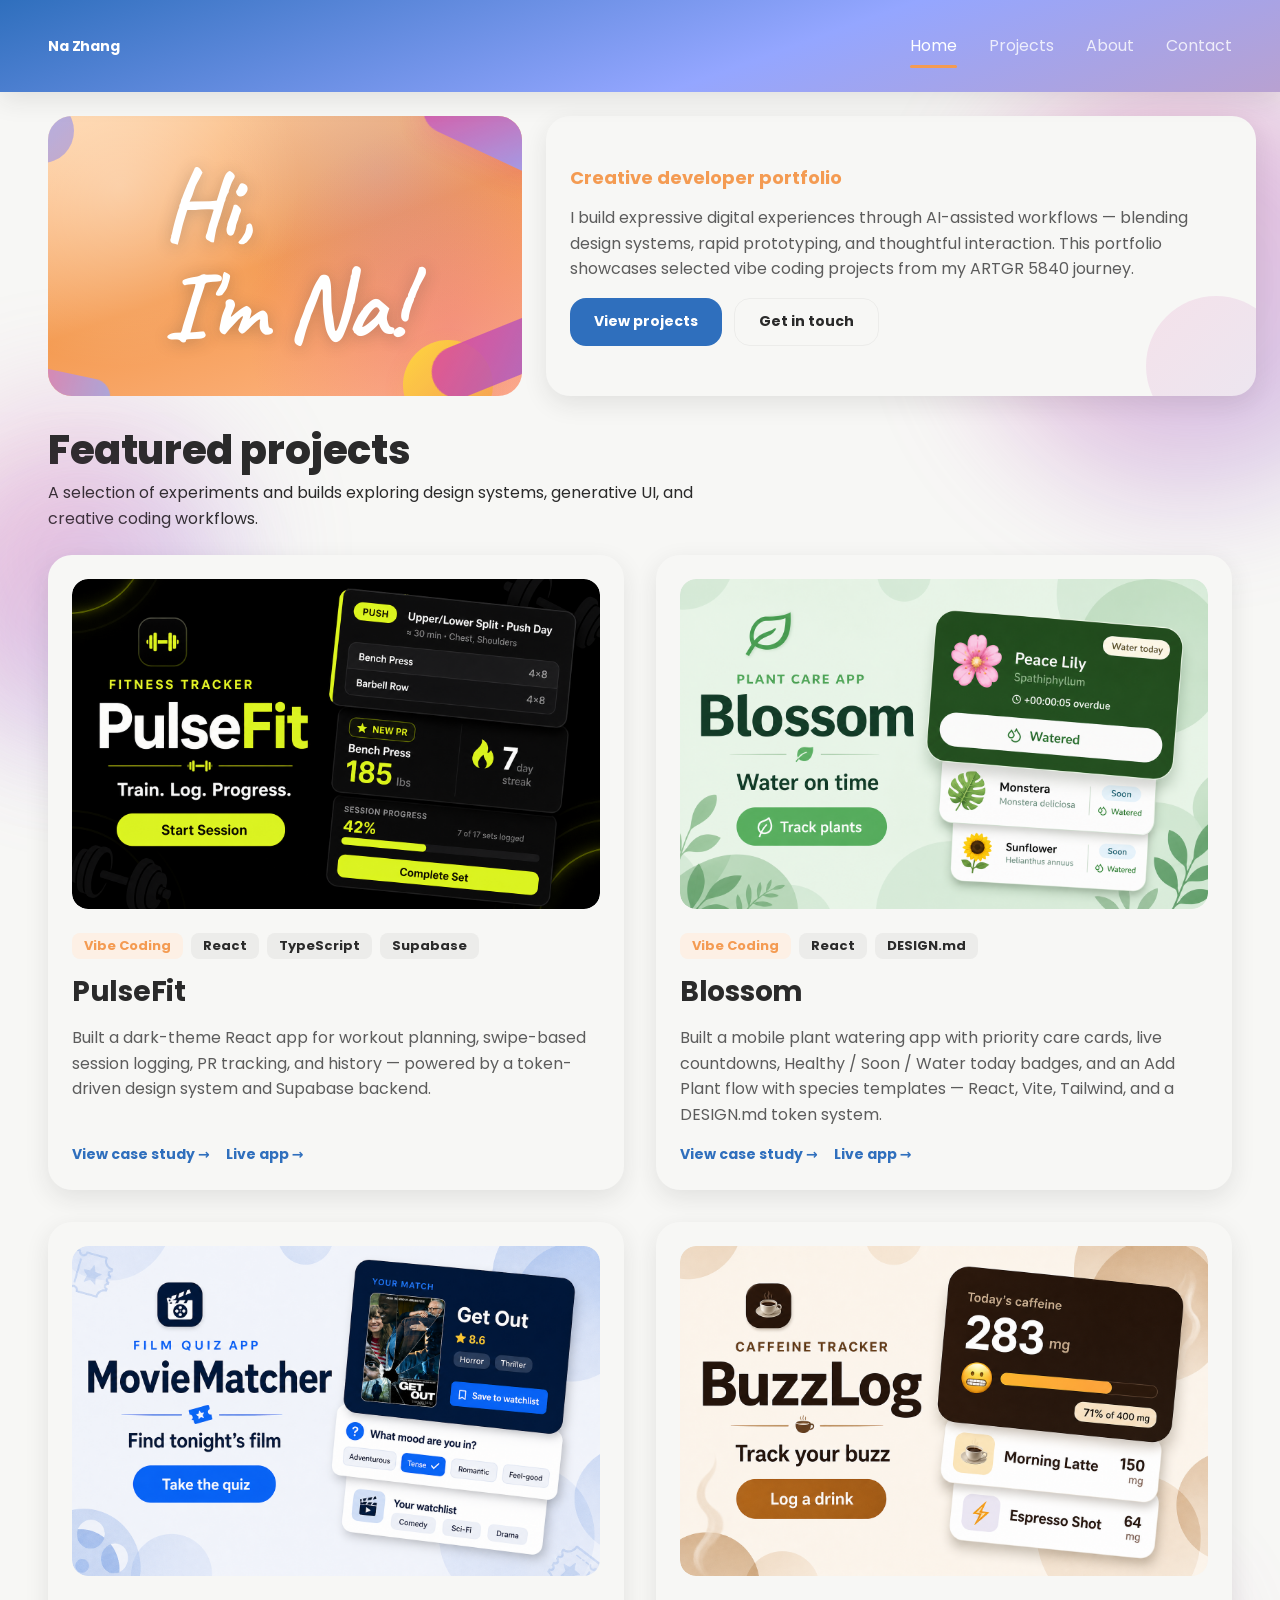
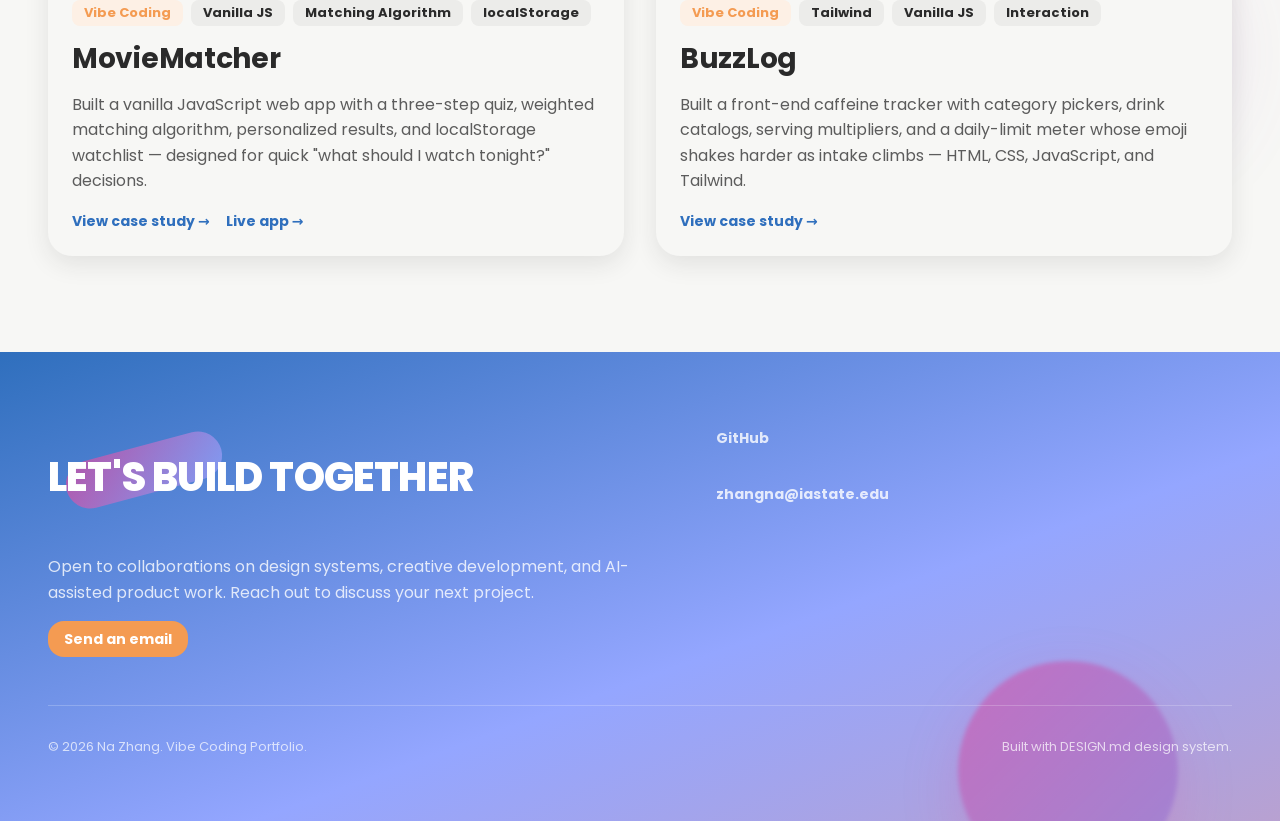
==== commit ae76df2d: "Uploaded and replaced other projects" ====
--- a/index.html
+++ b/index.html
@@ -5,6 +5,9 @@
   <meta name="viewport" content="width=device-width, initial-scale=1.0">
   <meta name="description" content="Portfolio showcasing vibe coding projects — creative development with AI-assisted workflows.">
   <title>Vibe Coding Portfolio</title>
+  <link rel="preconnect" href="https://fonts.googleapis.com">
+  <link rel="preconnect" href="https://fonts.gstatic.com" crossorigin>
+  <link href="https://fonts.googleapis.com/css2?family=Caveat:wght@700&display=swap" rel="stylesheet">
   <link rel="stylesheet" href="tokens.css">
   <link rel="stylesheet" href="styles.css">
 </head>
@@ -86,7 +89,67 @@
         </header>
 
         <div class="projects__grid">
-          <article class="project-card">
+          <article class="project-card project-card--linked">
+            <a href="PulseFit/index.html" class="project-card__cover-link" aria-labelledby="project-card-pulsefit"></a>
+            <div class="project-card__media">
+              <img
+                class="project-card__image"
+                src="PulseFit/assets/cover_pulsefit.png"
+                alt="PulseFit fitness planner home screen showing today's workout and weekly training overview"
+                width="640"
+                height="400"
+                loading="lazy"
+              />
+            </div>
+            <div class="project-card__body">
+              <div class="project-card__meta">
+                <span class="badge badge--accent">Vibe Coding</span>
+                <span class="badge">React</span>
+                <span class="badge">TypeScript</span>
+                <span class="badge">Supabase</span>
+              </div>
+              <h3 class="project-card__title type-h2" id="project-card-pulsefit">PulseFit</h3>
+              <p class="project-card__desc type-body">
+                Built a dark-theme React app for workout planning, swipe-based session logging, PR tracking, and history — powered by a token-driven design system and Supabase backend.
+              </p>
+              <div class="project-card__links">
+                <a href="PulseFit/index.html" class="project-card__link">View case study →</a>
+                <a href="https://pulsefit-planner.netlify.app/" class="project-card__link" target="_blank" rel="noopener noreferrer">Live app →</a>
+              </div>
+            </div>
+          </article>
+
+          <article class="project-card project-card--linked">
+            <a href="Blossom/index.html" class="project-card__cover-link" aria-labelledby="project-card-blossom"></a>
+            <div class="project-card__media">
+              <img
+                class="project-card__image"
+                src="Blossom/assets/cover_blossom.png"
+                alt="Blossom home screen with Needs watering today priority card and My plants grid"
+                width="640"
+                height="400"
+                loading="lazy"
+              />
+            </div>
+            <div class="project-card__body">
+              <div class="project-card__meta">
+                <span class="badge badge--accent">Vibe Coding</span>
+                <span class="badge">React</span>
+                <span class="badge">DESIGN.md</span>
+              </div>
+              <h3 class="project-card__title type-h2" id="project-card-blossom">Blossom</h3>
+              <p class="project-card__desc type-body">
+                Built a mobile plant watering app with priority care cards, live countdowns, Healthy / Soon / Water today badges, and an Add Plant flow with species templates — React, Vite, Tailwind, and a DESIGN.md token system.
+              </p>
+              <div class="project-card__links">
+                <a href="Blossom/index.html" class="project-card__link">View case study →</a>
+                <a href="https://initialize-plant-watering-dashboard.vercel.app/" class="project-card__link" target="_blank" rel="noopener noreferrer">Live app →</a>
+              </div>
+            </div>
+          </article>
+
+          <article class="project-card project-card--linked">
+            <a href="MovieMatcher/index.html" class="project-card__cover-link" aria-labelledby="project-card-moviematcher"></a>
             <div class="project-card__media">
               <img
                 class="project-card__image"
@@ -99,111 +162,48 @@
             </div>
             <div class="project-card__body">
               <div class="project-card__meta">
-                <span class="badge badge--accent">Prototyping</span>
-                <span class="badge">2026</span>
-              </div>
-              <h3 class="project-card__title type-h2">MovieMatcher</h3>
+                <span class="badge badge--accent">Vibe Coding</span>
+                <span class="badge">Vanilla JS</span>
+                <span class="badge">Matching Algorithm</span>
+                <span class="badge">localStorage</span>
+              </div>
+              <h3 class="project-card__title type-h2" id="project-card-moviematcher">MovieMatcher</h3>
               <p class="project-card__desc type-body">
                 Built a vanilla JavaScript web app with a three-step quiz, weighted matching algorithm, personalized results, and localStorage watchlist — designed for quick "what should I watch tonight?" decisions.
               </p>
               <div class="project-card__links">
                 <a href="MovieMatcher/index.html" class="project-card__link">View case study →</a>
-              </div>
-            </div>
-          </article>
-
-          <article class="project-card">
-            <div class="project-card__media">
-              <img
-                class="project-card__image"
-                src="PulseFit/assets/cover_pulsefit.png"
-                alt="PulseFit fitness planner home screen showing today's workout and weekly training overview"
-                width="640"
-                height="400"
-                loading="lazy"
-              />
-            </div>
-            <div class="project-card__body">
-              <div class="project-card__meta">
-                <span class="badge badge--accent">Prototyping</span>
-                <span class="badge">2026</span>
-              </div>
-              <h3 class="project-card__title type-h2">PulseFit</h3>
-              <p class="project-card__desc type-body">
-                Built a dark-theme React app for workout planning, swipe-based session logging, PR tracking, and history — powered by a token-driven design system and Supabase backend.
-              </p>
-              <div class="project-card__links">
-                <a href="PulseFit/index.html" class="project-card__link">View case study →</a>
-                <a href="https://pulsefit-planner.netlify.app/" class="project-card__link" target="_blank" rel="noopener noreferrer">Live app →</a>
-              </div>
-            </div>
-          </article>
-
-          <article class="project-card">
-            <div class="project-card__media">
-              <div class="project-card__image project-card__image--gradient-1" role="img" aria-label="Design system mood board project preview"></div>
-            </div>
-            <div class="project-card__body">
-              <div class="project-card__meta">
-                <span class="badge badge--accent">Design systems</span>
-                <span class="badge">2026</span>
-              </div>
-              <h3 class="project-card__title type-h2">Mood board to tokens</h3>
-              <p class="project-card__desc type-body">
-                Extracted visual patterns from a graphic design proposal into a full token system, component specs, and DESIGN.md for AI-generated UI.
-              </p>
-              <a href="#" class="project-card__link">View case study →</a>
-            </div>
-          </article>
-
-          <article class="project-card">
-            <div class="project-card__media">
-              <div class="project-card__image project-card__image--gradient-2" role="img" aria-label="Generative interface project preview"></div>
-            </div>
-            <div class="project-card__body">
-              <div class="project-card__meta">
-                <span class="badge badge--accent">Generative UI</span>
-                <span class="badge">2026</span>
-              </div>
-              <h3 class="project-card__title type-h2">Prompt-driven screens</h3>
-              <p class="project-card__desc type-body">
-                Built repeatable interface screens from a structured design guide — testing how precisely AI can follow color mapping, spacing, and component rules.
-              </p>
-              <a href="#" class="project-card__link">View case study →</a>
-            </div>
-          </article>
-
-          <article class="project-card">
-            <div class="project-card__media">
-              <div class="project-card__image project-card__image--gradient-3" role="img" aria-label="Interactive prototype project preview"></div>
-            </div>
-            <div class="project-card__body">
-              <div class="project-card__meta">
-                <span class="badge badge--accent">Prototyping</span>
-                <span class="badge">2026</span>
-              </div>
-              <h3 class="project-card__title type-h2">Split-layout portfolio</h3>
-              <p class="project-card__desc type-body">
-                A responsive home page using the 40/60 color/content split, interactive project cards, and a sticky navigation bar aligned to the design system.
-              </p>
-              <a href="#" class="project-card__link">View case study →</a>
-            </div>
-          </article>
-
-          <article class="project-card">
-            <div class="project-card__media">
-              <div class="project-card__image project-card__image--gradient-4" role="img" aria-label="Creative coding experiment preview"></div>
-            </div>
-            <div class="project-card__body">
-              <div class="project-card__meta">
-                <span class="badge badge--accent">Creative coding</span>
-                <span class="badge">2026</span>
-              </div>
-              <h3 class="project-card__title type-h2">Abstract shape language</h3>
-              <p class="project-card__desc type-body">
-                Explored 3D-inspired decorative elements and palette-graded imagery as background accents while keeping all UI chrome within the orange/blue/neutral set.
-              </p>
-              <a href="#" class="project-card__link">View case study →</a>
+                <a href="https://moviefilmmatcher.netlify.app/" class="project-card__link" target="_blank" rel="noopener noreferrer">Live app →</a>
+              </div>
+            </div>
+          </article>
+
+          <article class="project-card project-card--linked">
+            <a href="BuzzLog/index.html" class="project-card__cover-link" aria-labelledby="project-card-buzzlog"></a>
+            <div class="project-card__media">
+              <img
+                class="project-card__image"
+                src="BuzzLog/assets/cover_buzzlog.png"
+                alt="BuzzLog hero with How wired are you branding and dual phone mockups of jittery vs maxed-out caffeine states"
+                width="640"
+                height="400"
+                loading="lazy"
+              />
+            </div>
+            <div class="project-card__body">
+              <div class="project-card__meta">
+                <span class="badge badge--accent">Vibe Coding</span>
+                <span class="badge">Tailwind</span>
+                <span class="badge">Vanilla JS</span>
+                <span class="badge">Interaction</span>
+              </div>
+              <h3 class="project-card__title type-h2" id="project-card-buzzlog">BuzzLog</h3>
+              <p class="project-card__desc type-body">
+                Built a front-end caffeine tracker with category pickers, drink catalogs, serving multipliers, and a daily-limit meter whose emoji shakes harder as intake climbs — HTML, CSS, JavaScript, and Tailwind.
+              </p>
+              <div class="project-card__links">
+                <a href="BuzzLog/index.html" class="project-card__link">View case study →</a>
+              </div>
             </div>
           </article>
         </div>
@@ -223,14 +223,12 @@
           Open to collaborations on design systems, creative development, and AI-assisted product work.
           Reach out to discuss your next project.
         </p>
-        <a href="mailto:hello@example.com" class="btn btn--primary">Send an email</a>
+        <a href="mailto:zhangna@iastate.edu" class="btn btn--primary">Send an email</a>
       </div>
 
       <div class="footer__links">
-        <a href="#" class="footer__link">GitHub</a>
-        <a href="#" class="footer__link">LinkedIn</a>
-        <a href="#" class="footer__link">Behance</a>
-        <a href="mailto:hello@example.com" class="footer__link">hello@example.com</a>
+        <a href="https://github.com/zhangna0826" class="footer__link" target="_blank" rel="noopener noreferrer">GitHub</a>
+        <a href="mailto:zhangna@iastate.edu" class="footer__link">zhangna@iastate.edu</a>
       </div>
 
       <div class="footer__bottom">
--- a/styles.css
+++ b/styles.css
@@ -361,6 +361,7 @@
   display: flex;
   flex-direction: column;
   justify-content: center;
+  align-items: center;
   min-height: 280px;
 }
 
@@ -390,8 +391,8 @@
 .hero__shape--1 {
   width: 140px;
   height: 48px;
-  top: 10%;
-  right: 5%;
+  top: -4%;
+  right: -8%;
   border-radius: var(--radius-full);
   background: var(--gradient-accent-pink-blue);
   opacity: 0.9;
@@ -402,8 +403,8 @@
 .hero__shape--2 {
   width: 90px;
   height: 90px;
-  top: 38%;
-  left: 6%;
+  bottom: -12%;
+  right: 6%;
   background: linear-gradient(135deg, #FFD93D, var(--color-action-accent));
   opacity: 0.95;
   box-shadow: 0 6px 20px rgba(245, 155, 82, 0.3);
@@ -412,8 +413,8 @@
 .hero__shape--3 {
   width: 180px;
   height: 52px;
-  bottom: 22%;
-  right: 8%;
+  bottom: 8%;
+  right: -18%;
   border-radius: var(--radius-full);
   background: var(--gradient-accent-pink-violet);
   transform: rotate(-22deg);
@@ -423,8 +424,8 @@
 .hero__shape--4 {
   width: 64px;
   height: 64px;
-  top: 18%;
-  left: 18%;
+  top: -6%;
+  left: -8%;
   background: linear-gradient(135deg, #94A6FF, var(--color-accent-violet-light));
   opacity: 0.8;
 }
@@ -432,8 +433,8 @@
 .hero__shape--5 {
   width: 110px;
   height: 36px;
-  bottom: 38%;
-  left: 12%;
+  bottom: -4%;
+  left: -10%;
   border-radius: var(--radius-full);
   background: linear-gradient(90deg, var(--color-accent-magenta-light), #94A6FF);
   transform: rotate(12deg);
@@ -444,13 +445,14 @@
   position: relative;
   z-index: 1;
   margin: 0;
-  font-size: clamp(44px, 8vw, 72px);
+  font-family: "Caveat", cursive;
+  font-size: clamp(64px, 12vw, 96px);
   line-height: 1.05;
-  font-weight: var(--font-weight-black);
-  letter-spacing: -0.02em;
+  font-weight: 700;
+  letter-spacing: -0.01em;
   color: var(--color-text-on-color);
   text-align: left;
-  text-shadow: 0 2px 16px rgba(42, 42, 42, 0.2);
+  text-shadow: 0 2px 16px rgba(42, 42, 42, 0.25);
 }
 
 .hero__panel {
@@ -551,6 +553,7 @@
 }
 
 .project-card {
+  position: relative;
   display: flex;
   flex-direction: column;
   background: var(--color-bg-surface);
@@ -558,6 +561,22 @@
   box-shadow: var(--shadow-card);
   overflow: hidden;
   transition: var(--transition-default);
+}
+
+.project-card--linked {
+  cursor: pointer;
+}
+
+.project-card__cover-link {
+  position: absolute;
+  inset: 0;
+  z-index: 1;
+  border-radius: inherit;
+}
+
+.project-card__cover-link:focus-visible {
+  outline: 2px solid var(--color-focus-ring);
+  outline-offset: 2px;
 }
 
 .project-card:hover {
@@ -725,6 +744,9 @@
 }
 
 .footer .btn--primary {
+  align-self: flex-start;
+  min-height: 36px;
+  padding: var(--space-2) var(--space-4);
   background: var(--color-action-accent);
   color: var(--color-text-on-color);
 }
@@ -911,24 +933,25 @@
   gap: var(--space-6);
 }
 
-.project-content .card {
-  background: var(--color-bg-surface);
-  border-radius: var(--radius-lg);
-  box-shadow: var(--shadow-card);
-  padding: var(--space-5);
+.project-content__section {
   display: flex;
   flex-direction: column;
   gap: var(--space-4);
 }
 
-.project-content .card h2 {
-  margin: 0;
-}
-
-.project-content .card p {
+.project-content__section h2 {
+  margin: 0;
+}
+
+.project-content__section p {
   margin: 0;
   color: var(--color-text-secondary);
-  max-width: 66ch;
+  text-align: justify;
+}
+
+.project-content .type-body {
+  max-width: none;
+  text-align: justify;
 }
 
 .project-content__figure {
@@ -1017,6 +1040,17 @@
   max-width: 12ch;
 }
 
+.pulsefit-process__details {
+  display: grid;
+  gap: var(--space-5);
+}
+
+.pulsefit-process__detail {
+  display: flex;
+  flex-direction: column;
+  gap: var(--space-2);
+}
+
 @media (max-width: 768px) {
   .pulsefit-stepper {
     flex-direction: column;
@@ -1064,7 +1098,7 @@
 
 .pulsefit-case__intro .type-subhead {
   margin: 0;
-  max-width: 66ch;
+  color: #793e0f;
 }
 
 .pulsefit-case__actions {
@@ -1126,7 +1160,7 @@
 
 .pulsefit-case__lead {
   color: var(--color-text-primary);
-  max-width: 72ch;
+  text-align: justify;
 }
 
 .pulsefit-media-grid {
@@ -1144,6 +1178,251 @@
   display: flex;
   flex-direction: column;
   gap: var(--space-3);
+}
+
+.pulsefit-case__figure--70 {
+  width: 70%;
+  max-width: 70%;
+  margin-inline: auto;
+}
+
+/* PulseFit site map */
+.sitemap {
+  margin: var(--space-5) 0 0;
+  display: flex;
+  flex-direction: column;
+  gap: var(--space-4);
+}
+
+.sitemap__canvas {
+  padding: var(--space-6) var(--space-5);
+  border-radius: var(--radius-lg);
+  background:
+    linear-gradient(165deg, rgba(255, 212, 168, 0.35) 0%, rgba(247, 247, 245, 0.95) 42%, rgba(148, 166, 255, 0.22) 100%);
+  border: 1px solid var(--color-border-subtle);
+  box-shadow: var(--shadow-card);
+  overflow-x: auto;
+}
+
+.sitemap__root {
+  display: flex;
+  flex-direction: column;
+  align-items: center;
+  gap: var(--space-3);
+}
+
+.sitemap__node--root {
+  max-width: 160px;
+  background: linear-gradient(135deg, #ffffff 0%, rgba(47, 111, 189, 0.12) 100%);
+}
+
+.sitemap__home-sections {
+  display: flex;
+  flex-wrap: wrap;
+  justify-content: center;
+  gap: var(--space-2);
+  max-width: 420px;
+}
+
+.sitemap__home-sections .sitemap__node {
+  max-width: 130px;
+  width: auto;
+  min-width: 110px;
+}
+
+.sitemap__home-sections .sitemap__node::before {
+  display: none;
+}
+
+.sitemap__connector--down {
+  width: 2px;
+  height: var(--space-5);
+  margin: var(--space-2) auto 0;
+  background: var(--color-text-primary);
+  opacity: 0.35;
+}
+
+.sitemap__row {
+  display: grid;
+  grid-template-columns: repeat(6, minmax(112px, 1fr));
+  gap: var(--space-3);
+  position: relative;
+  padding-top: var(--space-5);
+  min-width: 760px;
+}
+
+.sitemap__row::before {
+  content: "";
+  position: absolute;
+  top: 0;
+  left: calc(100% / 12);
+  right: calc(100% / 12);
+  height: 2px;
+  background: var(--color-text-primary);
+  opacity: 0.28;
+}
+
+.sitemap__branch {
+  display: flex;
+  flex-direction: column;
+  align-items: center;
+  gap: var(--space-3);
+  position: relative;
+}
+
+.sitemap__branch::before {
+  content: "";
+  position: absolute;
+  top: calc(var(--space-5) * -1);
+  left: 50%;
+  width: 2px;
+  height: var(--space-5);
+  background: var(--color-text-primary);
+  opacity: 0.28;
+  transform: translateX(-50%);
+}
+
+.sitemap__node {
+  width: 100%;
+  max-width: 148px;
+  padding: var(--space-3) var(--space-2);
+  border-radius: var(--radius-sm);
+  background: var(--color-bg-surface-raised);
+  text-align: center;
+  display: flex;
+  flex-direction: column;
+  gap: 2px;
+  box-shadow: 0 4px 12px rgba(42, 42, 42, 0.06);
+}
+
+.sitemap__node--page {
+  border: 2px solid var(--color-border-strong);
+}
+
+.sitemap__node--section {
+  border: 1.5px dashed var(--color-text-secondary);
+  background: rgba(255, 255, 255, 0.72);
+  box-shadow: none;
+  font-size: 12px;
+  line-height: 1.3;
+  color: var(--color-text-secondary);
+  padding: var(--space-2);
+}
+
+.sitemap__node--nested {
+  max-width: 148px;
+  background: linear-gradient(135deg, rgba(255, 255, 255, 0.95) 0%, rgba(255, 212, 168, 0.45) 100%);
+}
+
+.sitemap__node-label {
+  font-family: var(--font-family-base);
+  font-size: 13px;
+  font-weight: var(--font-weight-bold);
+  line-height: 1.25;
+  color: var(--color-text-primary);
+}
+
+.sitemap__node-path {
+  font-family: var(--font-family-base);
+  font-size: 11px;
+  font-weight: var(--font-weight-medium);
+  color: var(--color-action-primary);
+  line-height: 1.2;
+}
+
+.sitemap__node-stack {
+  display: flex;
+  flex-direction: column;
+  align-items: center;
+  gap: var(--space-2);
+  width: 100%;
+}
+
+.sitemap__node-stack .sitemap__node {
+  position: relative;
+}
+
+.sitemap__node-stack .sitemap__node::before {
+  content: "";
+  position: absolute;
+  top: calc(var(--space-2) * -1);
+  left: 50%;
+  width: 2px;
+  height: var(--space-2);
+  background: var(--color-text-primary);
+  opacity: 0.22;
+  transform: translateX(-50%);
+}
+
+.sitemap__root > .sitemap__node-stack .sitemap__node:first-child::before,
+.sitemap__branch > .sitemap__node-stack .sitemap__node:first-child::before {
+  height: var(--space-3);
+  top: calc(var(--space-3) * -1);
+}
+
+.sitemap__branch > .sitemap__node-stack {
+  padding-top: var(--space-3);
+}
+
+.sitemap__legend {
+  list-style: none;
+  margin: 0;
+  padding: 0;
+  display: flex;
+  flex-wrap: wrap;
+  gap: var(--space-4) var(--space-6);
+}
+
+.sitemap__legend-item {
+  display: inline-flex;
+  align-items: center;
+  gap: var(--space-2);
+  font-size: 13px;
+  color: var(--color-text-secondary);
+}
+
+.sitemap__legend-swatch {
+  width: 28px;
+  height: 18px;
+  border-radius: 4px;
+  background: var(--color-bg-surface-raised);
+  flex-shrink: 0;
+}
+
+.sitemap__legend-swatch--page {
+  border: 2px solid var(--color-border-strong);
+}
+
+.sitemap__legend-swatch--section {
+  border: 1.5px dashed var(--color-text-secondary);
+}
+
+@media (max-width: 768px) {
+  .sitemap__canvas {
+    padding: var(--space-5) var(--space-4);
+  }
+
+  .sitemap__row {
+    grid-template-columns: repeat(2, minmax(130px, 1fr));
+    min-width: 0;
+    gap: var(--space-4);
+  }
+
+  .sitemap__row::before {
+    display: none;
+  }
+
+  .sitemap__branch::before {
+    display: none;
+  }
+
+  .sitemap__connector--down {
+    display: none;
+  }
+
+  .sitemap__node {
+    max-width: none;
+  }
 }
 
 .pulsefit-case__figure img {
@@ -1164,13 +1443,379 @@
 
 .pulsefit-gallery--screenshots {
   display: grid;
+  grid-template-columns: repeat(3, 1fr);
+  gap: var(--space-5);
+}
+
+.pulsefit-gallery--screenshots .pulsefit-case__figure {
+  align-items: center;
+  text-align: center;
+}
+
+.pulsefit-gallery--screenshots .pulsefit-case__figure img {
+  width: 100%;
+  max-width: 220px;
+  height: auto;
+  margin-inline: auto;
+  display: block;
+}
+
+.pulsefit-gallery--screenshots .type-caption {
+  font-size: 16px;
+  line-height: 1.5;
+  max-width: 28ch;
+}
+
+.pulsefit-gallery--row {
+  grid-template-columns: repeat(3, minmax(0, 1fr));
+  gap: var(--space-5);
+}
+
+.pulsefit-gallery--row .type-caption {
+  font-size: 14px;
+  line-height: 1.4;
+  max-width: none;
+}
+
+.pulsefit-gallery--framed {
   grid-template-columns: repeat(2, 1fr);
   gap: var(--space-6);
 }
 
-.pulsefit-gallery--screenshots .pulsefit-case__figure img {
-  max-width: 390px;
+.pulsefit-gallery--framed .pulsefit-gallery__item {
+  width: 100%;
+  align-items: stretch;
+  text-align: left;
+}
+
+.pulsefit-gallery--framed .lightbox-trigger {
+  width: 100%;
+  padding: var(--space-5);
+  border-radius: var(--radius-lg);
+  background: transparent;
+  box-shadow: none;
+  transition: var(--transition-default);
+}
+
+.pulsefit-gallery--framed .lightbox-trigger:hover {
+  opacity: 1;
+  transform: translateY(-2px);
+  box-shadow: var(--shadow-raised);
+}
+
+.pulsefit-gallery--framed .lightbox-trigger img {
+  width: 100%;
+  max-width: none;
+  height: auto;
+  border-radius: var(--radius-md);
+  box-shadow: 0 12px 32px rgba(42, 42, 42, 0.16);
+}
+
+.pulsefit-gallery--framed .type-caption {
+  max-width: none;
+  margin-top: var(--space-3);
+  text-align: left;
+}
+
+.challenge-statement {
+  margin: 0;
+  font-size: clamp(22px, 3vw, 28px);
+  line-height: 1.3;
+  font-weight: var(--font-weight-bold);
+  color: var(--color-action-accent);
+  text-align: left;
+  max-width: 40ch;
+}
+
+.prompt-walkthrough {
+  display: flex;
+  flex-direction: column;
+  gap: var(--space-5);
+  padding: var(--space-6);
+  border-radius: var(--radius-lg);
+  background:
+    linear-gradient(
+      145deg,
+      color-mix(in srgb, var(--color-bg-warm) 16%, white) 0%,
+      color-mix(in srgb, var(--color-accent-violet-light) 20%, white) 55%,
+      color-mix(in srgb, var(--color-accent-magenta-light) 12%, white) 100%
+    );
+  box-shadow: var(--shadow-card);
+}
+
+.prompt-walkthrough__header {
+  display: flex;
+  align-items: center;
+  justify-content: space-between;
+  gap: var(--space-4);
+}
+
+.prompt-walkthrough__header .badge {
+  border-radius: var(--radius-full);
+}
+
+.prompt-walkthrough__counter {
+  margin: 0;
+  font-size: 14px;
+  font-weight: var(--font-weight-bold);
+  color: var(--color-text-secondary);
+}
+
+.prompt-walkthrough__viewport {
+  background: var(--color-bg-surface-raised);
+  border-radius: var(--radius-md);
+  box-shadow: var(--shadow-card);
+  overflow: hidden;
+}
+
+.prompt-walkthrough__track {
+  display: block;
+}
+
+.prompt-walkthrough__slide {
+  display: flex;
+  flex-direction: column;
+  gap: var(--space-4);
+  padding: var(--space-5);
+  min-height: 0;
+}
+
+.prompt-walkthrough__slide[hidden] {
+  display: none;
+}
+
+.prompt-walkthrough__title {
+  margin: 0;
+  font-size: clamp(18px, 2.4vw, 22px);
+  line-height: 1.3;
+  font-weight: var(--font-weight-bold);
+  color: var(--color-text-primary);
+}
+
+.prompt-walkthrough__prompt {
+  margin: 0;
+  padding: var(--space-4);
+  border-radius: var(--radius-md);
+  background: color-mix(in srgb, var(--color-bg-cool) 8%, var(--color-bg-surface));
+  border: 1px solid var(--color-border-subtle);
+  color: var(--color-text-primary);
+  font-family: ui-monospace, SFMono-Regular, Menlo, Monaco, Consolas, "Liberation Mono", "Courier New", monospace;
+  font-size: 13px;
+  line-height: 1.55;
+  white-space: pre-wrap;
+  overflow-wrap: anywhere;
+  max-height: none;
+}
+
+.prompt-walkthrough__prompt code {
+  font: inherit;
+  color: inherit;
+}
+
+.prompt-walkthrough__result {
+  display: flex;
+  flex-direction: column;
+  align-items: flex-start;
+  gap: var(--space-3);
+  margin-top: var(--space-1);
+  padding-top: var(--space-4);
+  border-top: 1px solid var(--color-border-subtle);
+}
+
+.prompt-walkthrough__result .badge {
+  border-radius: var(--radius-full);
+}
+
+.prompt-walkthrough__result-text {
+  margin: 0;
+  color: var(--color-text-secondary);
+  max-width: 62ch;
+}
+
+.prompt-walkthrough__controls {
+  display: grid;
+  grid-template-columns: auto 1fr auto;
+  align-items: center;
+  gap: var(--space-4);
+}
+
+.prompt-walkthrough__dots {
+  display: flex;
+  justify-content: center;
+  align-items: center;
+  gap: var(--space-2);
+}
+
+.prompt-walkthrough__dot {
+  width: 10px;
+  height: 10px;
+  padding: 0;
+  border: none;
+  border-radius: var(--radius-full);
+  background: color-mix(in srgb, var(--color-action-accent) 30%, white);
+  cursor: pointer;
+  transition: var(--transition-default);
+}
+
+.prompt-walkthrough__dot:hover {
+  background: color-mix(in srgb, var(--color-action-accent) 55%, white);
+}
+
+.prompt-walkthrough__dot.is-active {
+  width: 22px;
+  background: var(--color-action-accent);
+}
+
+.prompt-walkthrough .btn:disabled {
+  background: var(--color-state-disabled-bg);
+  color: var(--color-state-disabled-text);
+  border-color: transparent;
+  box-shadow: none;
+  cursor: not-allowed;
+  opacity: 1;
+}
+
+@media (max-width: 540px) {
+  .prompt-walkthrough {
+    padding: var(--space-5);
+  }
+
+  .prompt-walkthrough__slide {
+    padding: var(--space-5);
+    min-height: 0;
+  }
+
+  .prompt-walkthrough__controls {
+    grid-template-columns: 1fr 1fr;
+    gap: var(--space-3);
+  }
+
+  .prompt-walkthrough__dots {
+    grid-column: 1 / -1;
+    order: -1;
+  }
+}
+
+.lightbox-trigger {
+  display: block;
+  width: fit-content;
   margin-inline: auto;
+  padding: 0;
+  border: none;
+  background: none;
+  cursor: zoom-in;
+  border-radius: var(--radius-md);
+  transition: var(--transition-default);
+}
+
+.lightbox-trigger:hover {
+  opacity: 0.92;
+}
+
+.lightbox-trigger:focus-visible {
+  outline: 2px solid var(--color-focus-ring);
+  outline-offset: 3px;
+}
+
+.lightbox-trigger img {
+  pointer-events: none;
+  display: block;
+}
+
+.lightbox {
+  position: fixed;
+  inset: 0;
+  z-index: var(--z-modal);
+  display: none;
+  align-items: center;
+  justify-content: center;
+  padding: var(--space-5);
+}
+
+.lightbox.is-open {
+  display: flex;
+}
+
+.lightbox__backdrop {
+  position: absolute;
+  inset: 0;
+  background: var(--color-overlay-scrim);
+  cursor: pointer;
+}
+
+.lightbox__dialog {
+  position: relative;
+  z-index: 1;
+  max-width: min(1100px, 100%);
+  max-height: 90vh;
+  display: flex;
+  align-items: center;
+  justify-content: center;
+}
+
+.lightbox__image {
+  display: block;
+  max-width: 100%;
+  max-height: 85vh;
+  width: auto;
+  height: auto;
+  border-radius: var(--radius-md);
+  box-shadow: var(--shadow-raised);
+  background: var(--color-bg-surface-raised);
+}
+
+.lightbox__close {
+  position: absolute;
+  top: calc(-1 * var(--space-6));
+  right: 0;
+  z-index: 2;
+  width: 44px;
+  height: 44px;
+  border-radius: var(--radius-full);
+  background: var(--color-bg-surface-raised);
+  color: var(--color-text-primary);
+  font-size: 28px;
+  line-height: 1;
+  display: inline-flex;
+  align-items: center;
+  justify-content: center;
+  box-shadow: var(--shadow-card);
+  transition: var(--transition-default);
+  cursor: pointer;
+}
+
+.lightbox__close:hover {
+  background: var(--color-bg-surface);
+}
+
+.pulsefit-case__cta-panel {
+  margin-top: var(--space-4);
+  padding: var(--space-6) var(--space-5);
+  border-radius: var(--radius-lg);
+  background: linear-gradient(
+    135deg,
+    color-mix(in srgb, var(--color-bg-warm) 18%, white) 0%,
+    color-mix(in srgb, var(--color-accent-violet-light) 22%, white) 100%
+  );
+  display: flex;
+  flex-direction: column;
+  gap: var(--space-4);
+  box-shadow: var(--shadow-card);
+}
+
+.pulsefit-case__cta-title {
+  margin: 0;
+  font-size: clamp(28px, 4vw, 36px);
+  line-height: 1.15;
+  font-weight: var(--font-weight-black);
+  letter-spacing: -0.02em;
+  color: var(--color-text-primary);
+}
+
+.pulsefit-case__cta-btn {
+  min-height: 52px;
+  padding-inline: var(--space-6);
+  font-size: 16px;
 }
 
 .pulsefit-style-guide__panel {
@@ -1295,6 +1940,8 @@
   gap: var(--space-4);
   margin-top: auto;
   align-self: flex-start;
+  position: relative;
+  z-index: 2;
 }
 
 .project-card__links .project-card__link {
@@ -1324,7 +1971,19 @@
   }
 
   .pulsefit-gallery--screenshots {
-    grid-template-columns: 1fr;
+    grid-template-columns: repeat(2, 1fr);
+  }
+
+  .pulsefit-gallery--row {
+    grid-template-columns: repeat(2, minmax(0, 1fr));
+  }
+
+  .pulsefit-gallery--framed {
+    grid-template-columns: repeat(2, 1fr);
+  }
+
+  .pulsefit-gallery--framed .lightbox-trigger {
+    padding: var(--space-4);
   }
 
   .pulsefit-swatches {
@@ -1335,3 +1994,21 @@
     flex-direction: column;
   }
 }
+
+@media (max-width: 540px) {
+  .pulsefit-gallery--screenshots {
+    grid-template-columns: 1fr;
+  }
+
+  .pulsefit-gallery--row {
+    grid-template-columns: repeat(2, minmax(0, 1fr));
+  }
+
+  .pulsefit-gallery--framed {
+    grid-template-columns: 1fr;
+  }
+
+  .pulsefit-gallery--framed .lightbox-trigger {
+    padding: var(--space-4);
+  }
+}
